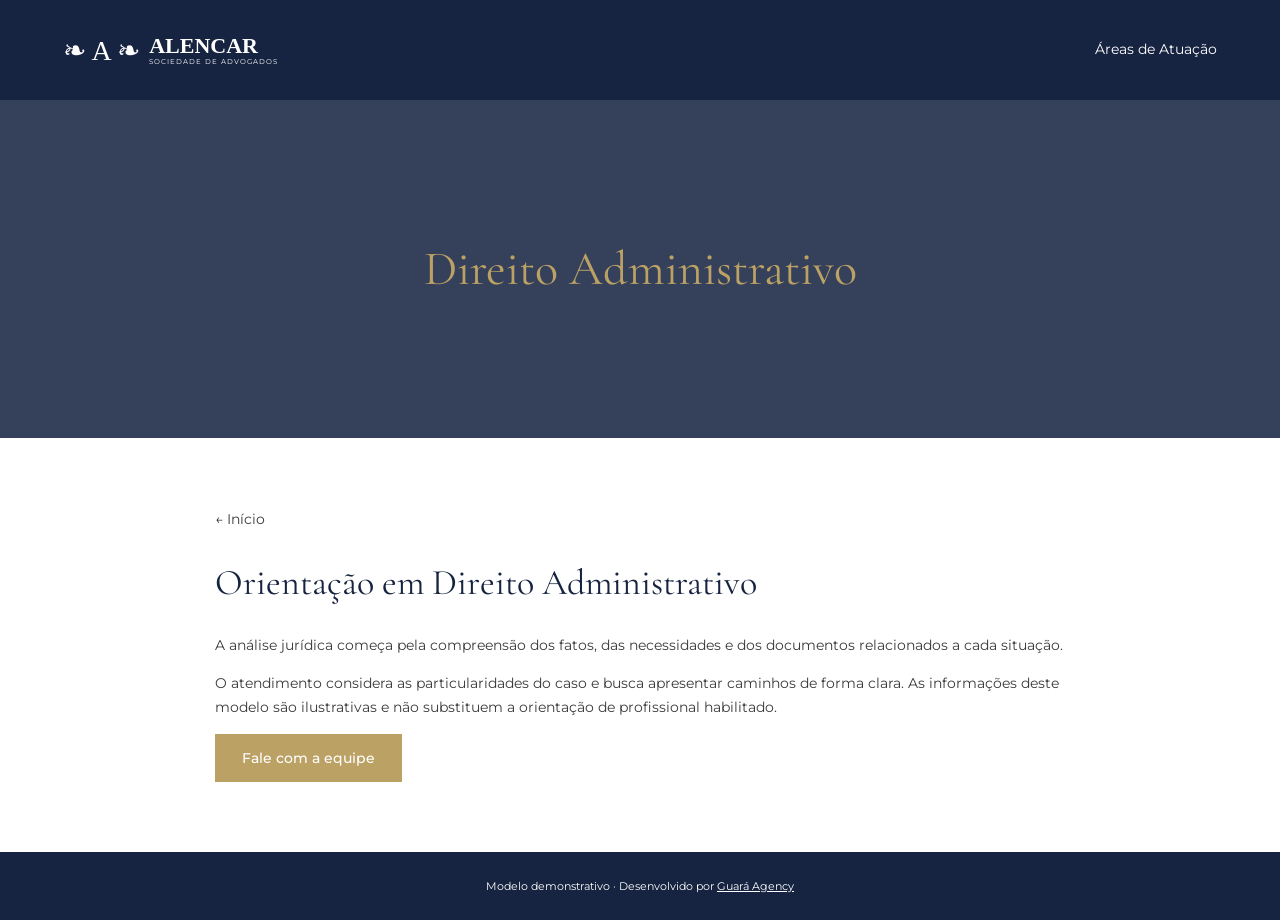
==== areas/administrativo/index.html @ d1ceca67 "Criar modelo institucional de advocacia" ====
<!doctype html><html lang="pt-BR"><head><meta charset="utf-8"><meta name="viewport" content="width=device-width,initial-scale=1"><title>Direito Administrativo | Alencar</title><link href="https://fonts.googleapis.com/css2?family=Cormorant+Garamond:wght@400;600&family=Montserrat:wght@400;500;600&display=swap" rel="stylesheet"><link rel="stylesheet" href="../../style.css"></head><body><header><div class="wrap nav"><a class="brand" href="../../"><b>❧ A ❧</b><span>ALENCAR<small>SOCIEDADE DE ADVOGADOS</small></span></a><a href="../../#atuacao">Áreas de Atuação</a></div></header><main><section class="subhero"><h1>Direito Administrativo</h1></section><article class="wrap content"><a href="../../">← Início</a><h2>Orientação em Direito Administrativo</h2><p>A análise jurídica começa pela compreensão dos fatos, das necessidades e dos documentos relacionados a cada situação.</p><p>O atendimento considera as particularidades do caso e busca apresentar caminhos de forma clara. As informações deste modelo são ilustrativas e não substituem a orientação de profissional habilitado.</p><a class="gold-btn" href="../../#contato">Fale com a equipe</a></article></main><footer>Modelo demonstrativo · Desenvolvido por <a href="https://guaraagency.com.br/">Guará Agency</a></footer></body></html>
---- style.css ----
:root{--navy:#172441;--slate:#35415b;--gold:#bca165}*{box-sizing:border-box}html{scroll-behavior:smooth}body{margin:0;font:400 14px/1.7 Montserrat,sans-serif;color:#3c3b3b}a{color:inherit;text-decoration:none}.wrap{width:min(1154px,calc(100% - 44px));margin:auto}header{background:var(--navy);color:white}.nav{height:100px;display:flex;justify-content:space-between;align-items:center}.brand{display:flex;align-items:center;gap:9px;font:700 22px/1 Georgia}.brand b{font:28px Georgia}.brand small{display:block;font:7px Montserrat;letter-spacing:1px}nav{display:flex;gap:26px;align-items:center;font:18px 'Cormorant Garamond',serif}nav a:hover{color:var(--gold)}.green{background:green;color:white;padding:18px 28px;border-radius:5px;text-align:center;font:500 15px/1.3 Montserrat}.menu{display:none}.hero{background:var(--slate);min-height:646px;display:flex;align-items:center;color:white}.hero h1{color:var(--gold);font:400 42px/.95 'Cormorant Garamond',serif}.hero p{max-width:560px;margin:60px 0 35px}.gold-btn{display:inline-block;background:var(--gold);color:white;border:0;padding:15px 27px;font:500 14px Montserrat;cursor:pointer}.section{padding:100px 0}.section span{color:var(--gold);font:24px 'Cormorant Garamond',serif}.section h2{font:400 42px 'Cormorant Garamond',serif;color:var(--navy);margin:8px 0 20px}.split{display:grid;grid-template-columns:1fr 1fr;gap:70px;align-items:center}.split img{width:100%;height:420px;object-fit:cover}.pale{background:#f6f4ef}.center{text-align:center}.cards{display:grid;grid-template-columns:repeat(3,1fr);gap:20px;margin-top:45px}.cards article{text-align:left;padding:30px;border:1px solid #e1ded7;background:white}.cards b{font:30px 'Cormorant Garamond';color:var(--gold)}.cards h3{font:600 24px 'Cormorant Garamond';color:var(--navy)}.cards a{color:#a9894a}.contact{background:var(--slate);color:white}.contact h2{color:white}form{display:grid;gap:12px}label{display:grid;gap:4px}input,textarea{font:inherit;padding:12px;border:1px solid #ccc}form button{width:max-content}footer{text-align:center;background:var(--navy);color:white;padding:25px;font-size:11px}footer a{text-decoration:underline}.subhero{background:var(--slate);padding:100px 0;color:#fff;text-align:center}.subhero h1{font:400 48px 'Cormorant Garamond',serif;color:var(--gold)}.content{max-width:850px;padding:70px 0}.content h2{font:400 36px 'Cormorant Garamond',serif;color:var(--navy)}@media(max-width:800px){.nav{height:78px}.menu{display:block;background:none;border:0;color:white;font-size:25px}nav{display:none;position:absolute;left:0;right:0;top:78px;background:var(--navy);padding:20px;z-index:3;flex-direction:column;align-items:stretch;gap:15px}nav.open{display:flex}.hero{min-height:560px}.hero h1{font-size:36px}.section{padding:65px 0}.split,.cards{grid-template-columns:1fr;gap:20px}.split img{height:280px}}@media(prefers-reduced-motion:reduce){html{scroll-behavior:auto}}
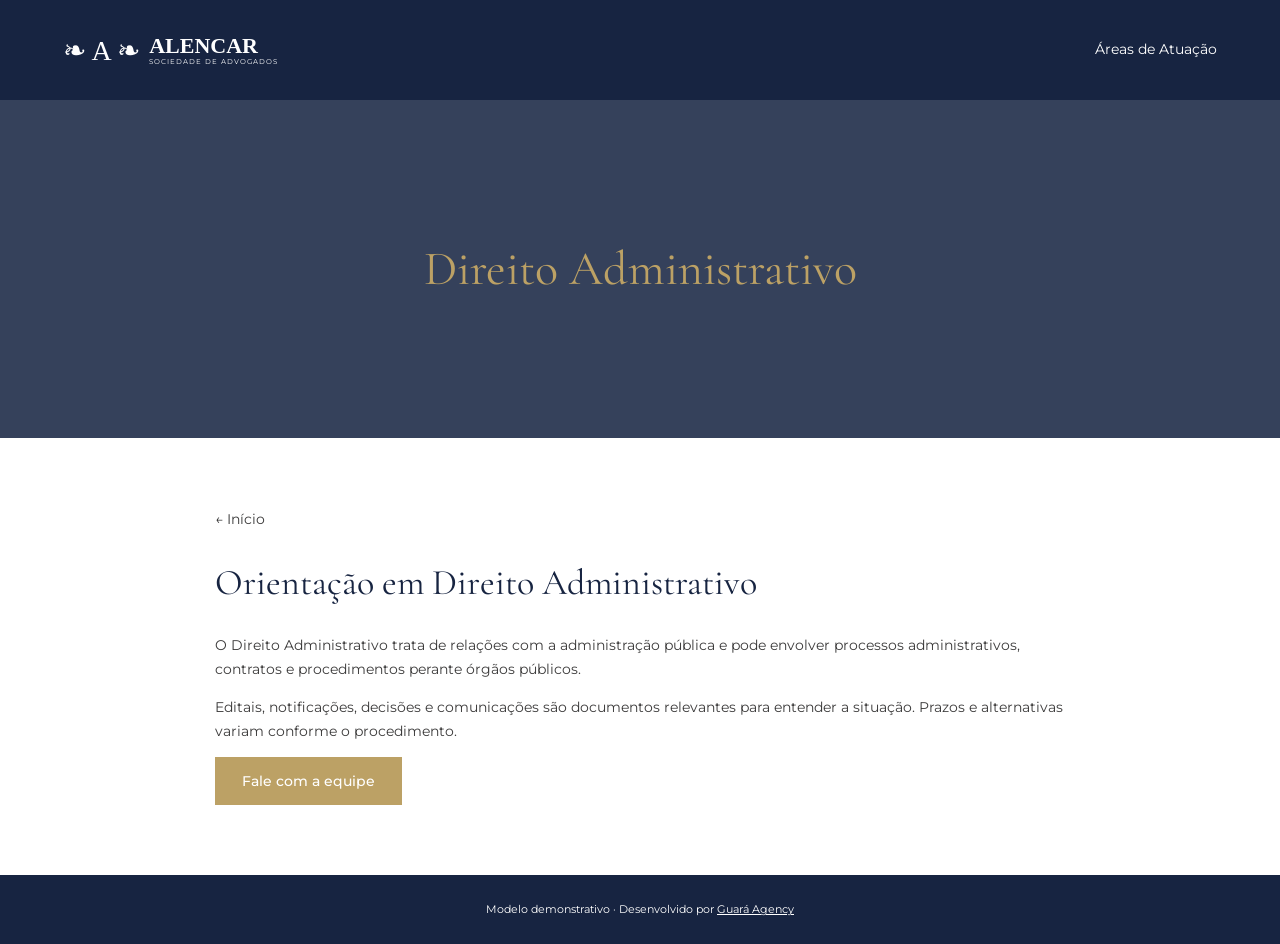
==== commit 6e2da3fd: "Detalhar conteúdo das áreas de atuação" ====
--- a/areas/administrativo/index.html
+++ b/areas/administrativo/index.html
@@ -1 +1 @@
-<!doctype html><html lang="pt-BR"><head><meta charset="utf-8"><meta name="viewport" content="width=device-width,initial-scale=1"><title>Direito Administrativo | Alencar</title><link href="https://fonts.googleapis.com/css2?family=Cormorant+Garamond:wght@400;600&family=Montserrat:wght@400;500;600&display=swap" rel="stylesheet"><link rel="stylesheet" href="../../style.css"></head><body><header><div class="wrap nav"><a class="brand" href="../../"><b>❧ A ❧</b><span>ALENCAR<small>SOCIEDADE DE ADVOGADOS</small></span></a><a href="../../#atuacao">Áreas de Atuação</a></div></header><main><section class="subhero"><h1>Direito Administrativo</h1></section><article class="wrap content"><a href="../../">← Início</a><h2>Orientação em Direito Administrativo</h2><p>A análise jurídica começa pela compreensão dos fatos, das necessidades e dos documentos relacionados a cada situação.</p><p>O atendimento considera as particularidades do caso e busca apresentar caminhos de forma clara. As informações deste modelo são ilustrativas e não substituem a orientação de profissional habilitado.</p><a class="gold-btn" href="../../#contato">Fale com a equipe</a></article></main><footer>Modelo demonstrativo · Desenvolvido por <a href="https://guaraagency.com.br/">Guará Agency</a></footer></body></html>+<!doctype html><html lang="pt-BR"><head><meta charset="utf-8"><meta name="viewport" content="width=device-width,initial-scale=1"><title>Direito Administrativo | Alencar</title><link href="https://fonts.googleapis.com/css2?family=Cormorant+Garamond:wght@400;600&family=Montserrat:wght@400;500;600&display=swap" rel="stylesheet"><link rel="stylesheet" href="../../style.css"></head><body><header><div class="wrap nav"><a class="brand" href="../../"><b>❧ A ❧</b><span>ALENCAR<small>SOCIEDADE DE ADVOGADOS</small></span></a><a href="../../#atuacao">Áreas de Atuação</a></div></header><main><section class="subhero"><h1>Direito Administrativo</h1></section><article class="wrap content"><a href="../../">← Início</a><h2>Orientação em Direito Administrativo</h2><p>O Direito Administrativo trata de relações com a administração pública e pode envolver processos administrativos, contratos e procedimentos perante órgãos públicos.</p><p>Editais, notificações, decisões e comunicações são documentos relevantes para entender a situação. Prazos e alternativas variam conforme o procedimento.</p><a class="gold-btn" href="../../#contato">Fale com a equipe</a></article></main><footer>Modelo demonstrativo · Desenvolvido por <a href="https://guaraagency.com.br/">Guará Agency</a></footer></body></html>
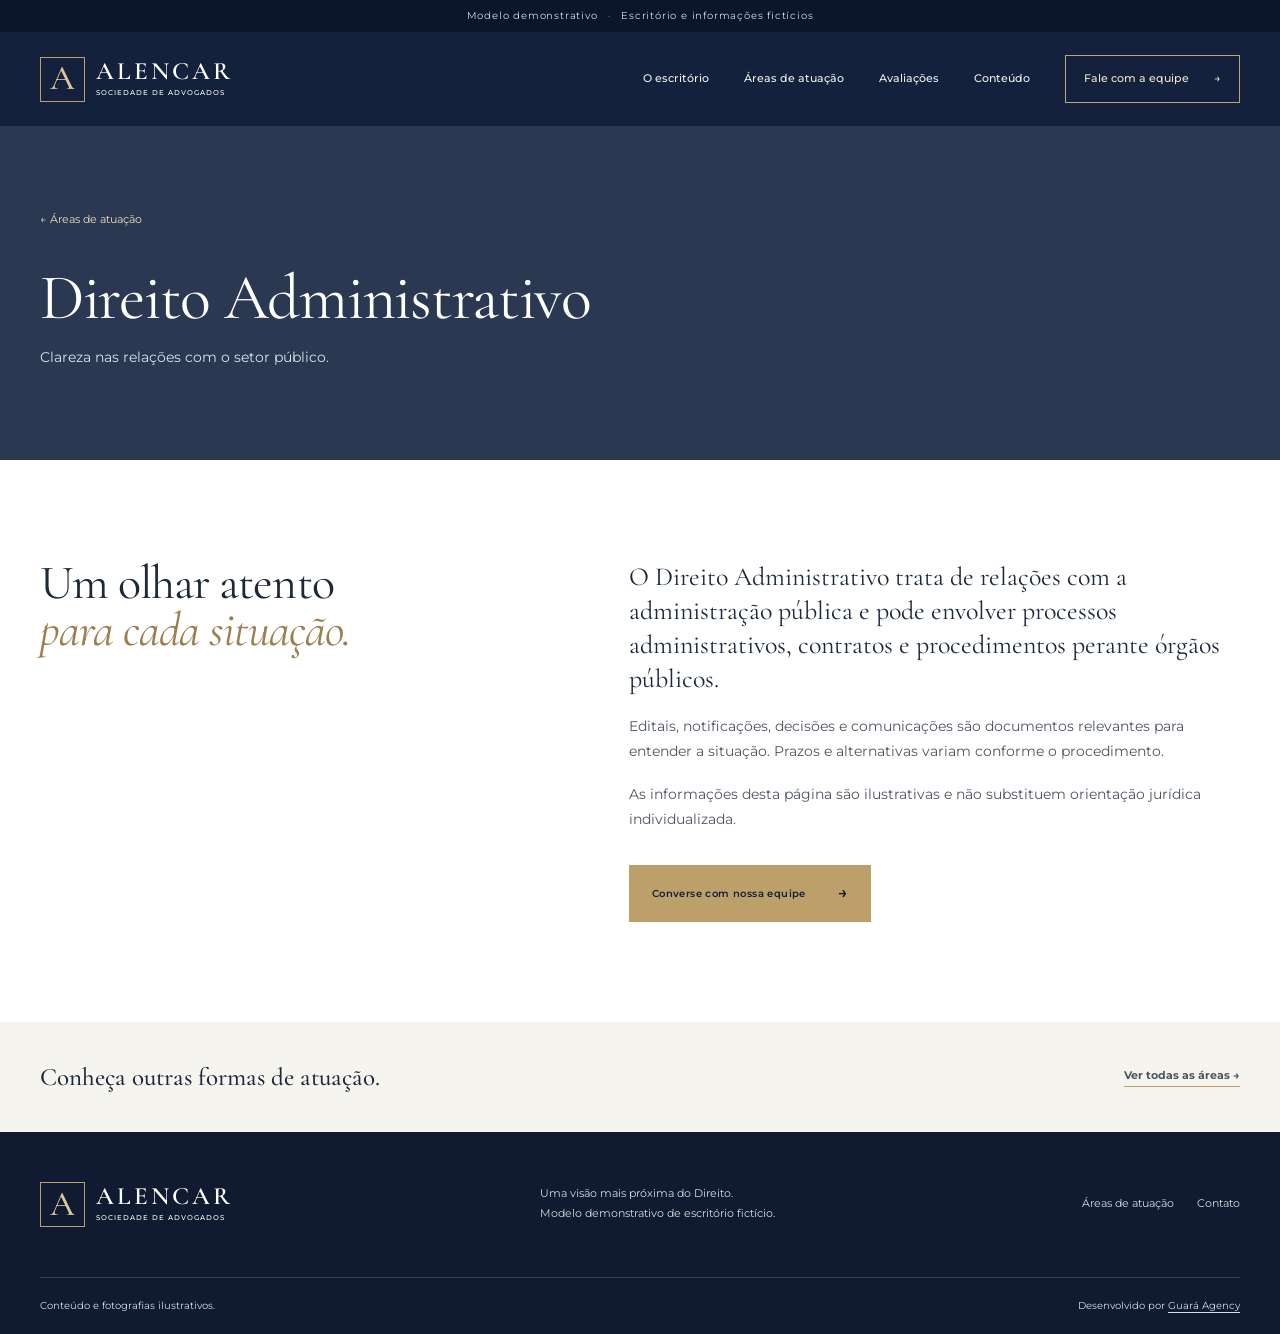
==== commit fe001e0f: "Aprimorar experiência visual do modelo Alencar" ====
--- a/areas/administrativo/index.html
+++ b/areas/administrativo/index.html
@@ -1 +1 @@
-<!doctype html><html lang="pt-BR"><head><meta charset="utf-8"><meta name="viewport" content="width=device-width,initial-scale=1"><title>Direito Administrativo | Alencar</title><link href="https://fonts.googleapis.com/css2?family=Cormorant+Garamond:wght@400;600&family=Montserrat:wght@400;500;600&display=swap" rel="stylesheet"><link rel="stylesheet" href="../../style.css"></head><body><header><div class="wrap nav"><a class="brand" href="../../"><b>❧ A ❧</b><span>ALENCAR<small>SOCIEDADE DE ADVOGADOS</small></span></a><a href="../../#atuacao">Áreas de Atuação</a></div></header><main><section class="subhero"><h1>Direito Administrativo</h1></section><article class="wrap content"><a href="../../">← Início</a><h2>Orientação em Direito Administrativo</h2><p>O Direito Administrativo trata de relações com a administração pública e pode envolver processos administrativos, contratos e procedimentos perante órgãos públicos.</p><p>Editais, notificações, decisões e comunicações são documentos relevantes para entender a situação. Prazos e alternativas variam conforme o procedimento.</p><a class="gold-btn" href="../../#contato">Fale com a equipe</a></article></main><footer>Modelo demonstrativo · Desenvolvido por <a href="https://guaraagency.com.br/">Guará Agency</a></footer></body></html>+<!doctype html><html lang="pt-BR"><head><meta charset="utf-8"><meta name="viewport" content="width=device-width, initial-scale=1"><title>Direito Administrativo | Alencar Advogados</title><link rel="preconnect" href="https://fonts.googleapis.com"><link rel="preconnect" href="https://fonts.gstatic.com" crossorigin><link href="https://fonts.googleapis.com/css2?family=Cormorant+Garamond:ital,wght@0,400;0,500;0,600;1,400&family=Montserrat:wght@400;500;600;700&display=swap" rel="stylesheet"><link rel="stylesheet" href="../../style.css"><script defer src="../../app.js"></script></head><body><a class="skip-link" href="#conteudo">Ir para o conteúdo</a><div class="demo-bar">Modelo demonstrativo <span>·</span> Escritório e informações fictícios</div><header class="site-header"><div class="wrap nav"><a href="../../" class="brand"><span class="brand-mark" aria-hidden="true">A</span><span class="brand-name">ALENCAR<small>SOCIEDADE DE ADVOGADOS</small></span></a><button class="menu" aria-expanded="false" aria-controls="links" aria-label="Abrir menu"><span></span><span></span></button><nav id="links" aria-label="Navegação principal"><a href="../../#sobre">O escritório</a><a href="../../#atuacao">Áreas de atuação</a><a href="../../#avaliacoes">Avaliações</a><a href="../../#blog">Conteúdo</a><a class="nav-cta" href="../../#contato">Fale com a equipe <span aria-hidden="true">→</span></a></nav></div></header><main id="conteudo"><section class="inner-hero"><div class="wrap"><a href="../../#atuacao">← Áreas de atuação</a><h1>Direito Administrativo</h1><p>Clareza nas relações com o setor público.</p></div></section><article class="wrap inner-content"><div><h2>Um olhar atento<br><em>para cada situação.</em></h2></div><div><p class="inner-lead">O Direito Administrativo trata de relações com a administração pública e pode envolver processos administrativos, contratos e procedimentos perante órgãos públicos.</p><p>Editais, notificações, decisões e comunicações são documentos relevantes para entender a situação. Prazos e alternativas variam conforme o procedimento.</p><p>As informações desta página são ilustrativas e não substituem orientação jurídica individualizada.</p><a class="button button-gold" href="../../#contato">Converse com nossa equipe <span aria-hidden="true">→</span></a></div></article><div class="inner-next"><div class="wrap"><p>Conheça outras formas de atuação.</p><a href="../../#atuacao">Ver todas as áreas →</a></div></div></main><footer><div class="wrap footer-main"><a href="../../" class="brand"><span class="brand-mark" aria-hidden="true">A</span><span class="brand-name">ALENCAR<small>SOCIEDADE DE ADVOGADOS</small></span></a><p>Uma visão mais próxima do Direito.<br>Modelo demonstrativo de escritório fictício.</p><div><a href="../../#atuacao">Áreas de atuação</a><a href="../../#contato">Contato</a></div></div><div class="wrap footer-bottom"><span>Conteúdo e fotografias ilustrativos.</span><span>Desenvolvido por <a href="https://guaraagency.com.br/">Guará Agency</a></span></div></footer></body></html>
--- a/style.css
+++ b/style.css
@@ -1 +1,2 @@
-:root{--navy:#172441;--slate:#35415b;--gold:#bca165}*{box-sizing:border-box}html{scroll-behavior:smooth}body{margin:0;font:400 14px/1.7 Montserrat,sans-serif;color:#3c3b3b}a{color:inherit;text-decoration:none}.wrap{width:min(1154px,calc(100% - 44px));margin:auto}header{background:var(--navy);color:white}.nav{height:100px;display:flex;justify-content:space-between;align-items:center}.brand{display:flex;align-items:center;gap:9px;font:700 22px/1 Georgia}.brand b{font:28px Georgia}.brand small{display:block;font:7px Montserrat;letter-spacing:1px}nav{display:flex;gap:26px;align-items:center;font:18px 'Cormorant Garamond',serif}nav a:hover{color:var(--gold)}.green{background:green;color:white;padding:18px 28px;border-radius:5px;text-align:center;font:500 15px/1.3 Montserrat}.menu{display:none}.hero{background:var(--slate);min-height:646px;display:flex;align-items:center;color:white}.hero h1{color:var(--gold);font:400 42px/.95 'Cormorant Garamond',serif}.hero p{max-width:560px;margin:60px 0 35px}.gold-btn{display:inline-block;background:var(--gold);color:white;border:0;padding:15px 27px;font:500 14px Montserrat;cursor:pointer}.section{padding:100px 0}.section span{color:var(--gold);font:24px 'Cormorant Garamond',serif}.section h2{font:400 42px 'Cormorant Garamond',serif;color:var(--navy);margin:8px 0 20px}.split{display:grid;grid-template-columns:1fr 1fr;gap:70px;align-items:center}.split img{width:100%;height:420px;object-fit:cover}.pale{background:#f6f4ef}.center{text-align:center}.cards{display:grid;grid-template-columns:repeat(3,1fr);gap:20px;margin-top:45px}.cards article{text-align:left;padding:30px;border:1px solid #e1ded7;background:white}.cards b{font:30px 'Cormorant Garamond';color:var(--gold)}.cards h3{font:600 24px 'Cormorant Garamond';color:var(--navy)}.cards a{color:#a9894a}.contact{background:var(--slate);color:white}.contact h2{color:white}form{display:grid;gap:12px}label{display:grid;gap:4px}input,textarea{font:inherit;padding:12px;border:1px solid #ccc}form button{width:max-content}footer{text-align:center;background:var(--navy);color:white;padding:25px;font-size:11px}footer a{text-decoration:underline}.subhero{background:var(--slate);padding:100px 0;color:#fff;text-align:center}.subhero h1{font:400 48px 'Cormorant Garamond',serif;color:var(--gold)}.content{max-width:850px;padding:70px 0}.content h2{font:400 36px 'Cormorant Garamond',serif;color:var(--navy)}@media(max-width:800px){.nav{height:78px}.menu{display:block;background:none;border:0;color:white;font-size:25px}nav{display:none;position:absolute;left:0;right:0;top:78px;background:var(--navy);padding:20px;z-index:3;flex-direction:column;align-items:stretch;gap:15px}nav.open{display:flex}.hero{min-height:560px}.hero h1{font-size:36px}.section{padding:65px 0}.split,.cards{grid-template-columns:1fr;gap:20px}.split img{height:280px}}@media(prefers-reduced-motion:reduce){html{scroll-behavior:auto}}
+:root{--navy:#14213c;--navy-dark:#101a30;--navy-soft:#2b3851;--ink:#1c293b;--body:#4e5662;--cream:#f6f4ef;--gold:#bd9f69;--gold-light:#ddc69c;--line:#d9d7d0;--white:#fff;--serif:'Cormorant Garamond',Georgia,serif;--sans:Montserrat,sans-serif}*{box-sizing:border-box}html{scroll-behavior:smooth;scroll-padding-top:100px}body{margin:0;background:#fff;color:var(--body);font:400 14px/1.8 var(--sans);-webkit-font-smoothing:antialiased}::selection{background:#cbb583;color:#17243b}a{color:inherit;text-decoration:none}button,input,textarea,select{font:inherit}button{cursor:pointer}img{display:block;max-width:100%}button:focus-visible,a:focus-visible,input:focus-visible,select:focus-visible,textarea:focus-visible,summary:focus-visible{outline:3px solid #bb9658;outline-offset:4px}.skip-link{position:absolute;top:-80px;left:15px;background:white;color:var(--navy);padding:12px;z-index:100}.skip-link:focus{top:10px}.wrap{width:min(1280px,calc(100% - 80px));margin:auto}.demo-bar{background:#0c162a;color:#d5d9e0;text-align:center;font-size:10px;letter-spacing:.08em;padding:7px 20px}.demo-bar span{color:var(--gold);margin:0 6px}.site-header{background:var(--navy);position:relative;z-index:10}.nav{height:94px;display:flex;align-items:center;justify-content:space-between;gap:30px}.brand{display:inline-flex;align-items:center;gap:11px;color:#fff;line-height:1}.brand-mark{width:45px;height:45px;border:1px solid var(--gold);color:var(--gold-light);font:500 35px/.95 var(--serif);display:grid;place-items:center}.brand-name{font:600 25px/.9 var(--serif);letter-spacing:.12em}.brand-name small{display:block;font:500 7px/1.5 var(--sans);letter-spacing:.14em;margin-top:5px}.nav nav{display:flex;align-items:center;gap:35px;color:#f0f0ed;font-size:11px;font-weight:500}.nav nav>a:not(.nav-cta){padding:15px 0;transition:color .2s}.nav nav>a:hover{color:var(--gold-light)}.nav-cta{border:1px solid #bca475;padding:13px 18px;color:#f3e5c9;display:flex;gap:25px;align-items:center;transition:background .25s,color .25s}.nav-cta:hover{background:var(--gold);color:var(--navy)!important}.menu{display:none}.hero{min-height:690px;position:relative;color:#fff;background:var(--navy);overflow:hidden}.hero-image{position:absolute;inset:0 0 0 43%;background:linear-gradient(90deg,var(--navy) 0%,rgba(20,33,60,.7) 28%,rgba(20,33,60,.25) 100%),linear-gradient(0deg,rgba(15,25,45,.45),rgba(15,25,45,.15)),url('assets/20351783.jpg') center 49%/cover}.hero-layout{min-height:690px;display:flex;align-items:center;position:relative}.hero-copy{max-width:800px;padding:70px 0 125px;animation:hero-enter .9s cubic-bezier(.16,1,.3,1) both}.hero-rule{font-size:10px;font-weight:600;letter-spacing:.18em;color:var(--gold-light);display:flex;align-items:center;gap:14px}.hero-rule span,.section-marker span{height:1px;width:37px;background:var(--gold);display:inline-block}.hero h1{font:400 clamp(58px,6.2vw,91px)/.99 var(--serif);letter-spacing:-.025em;color:#fff;margin:32px 0 24px}.hero h1 em,h2 em{font-weight:400;color:var(--gold-light)}.hero-copy>p{font-size:15px;line-height:1.9;color:#d6dce6;max-width:475px}.hero-actions{display:flex;align-items:center;gap:35px;margin-top:38px}.button{display:inline-flex;justify-content:space-between;align-items:center;gap:32px;padding:16px 22px;border:1px solid transparent;font:600 10px/1.4 var(--sans);letter-spacing:.04em;transition:background .25s,color .25s,border-color .25s}.button span,.text-link span{font-size:16px}.button-gold{background:var(--gold);color:#12203a}.button-gold:hover{background:#d2bc91}.button-outline{border-color:#c6b189;color:#f2e4ca}.button-outline:hover{background:var(--gold);color:var(--navy)}.text-link{display:inline-flex;align-items:center;gap:15px;color:var(--ink);font-size:11px;font-weight:700;padding-bottom:6px;border-bottom:1px solid var(--gold);transition:gap .25s}.text-link:hover{gap:23px}.light-link{color:#fff}.hero-caption{position:absolute;right:0;bottom:110px;display:flex;gap:13px;align-items:center;color:#e5e7eb;font-size:10px}.hero-caption span:first-child{color:var(--gold-light);letter-spacing:.16em;font-weight:700}.hero-bottom{position:absolute;bottom:0;left:0;right:0;border-top:1px solid #ffffff35}.hero-bottom .wrap{display:flex;justify-content:space-between;padding:19px 0;color:#d0d5dd;letter-spacing:.15em;font-size:9px}.hero-bottom a span{color:var(--gold-light);font-size:16px;margin-left:10px}.section{padding:125px 0}.section-marker{display:none}h2{font:400 clamp(45px,4.6vw,68px)/.98 var(--serif);letter-spacing:-.02em;color:var(--ink);margin:0 0 28px}h2 em{color:#9c7f4f}h3{color:var(--ink)}p{margin:0 0 18px}.intro-grid{display:grid;grid-template-columns:1fr .83fr;gap:clamp(65px,9vw,150px);align-items:center}.intro-visual{position:relative;padding:0 45px 48px 0}.intro-visual img{width:100%;height:510px;object-fit:cover}.image-caption{position:absolute;right:0;bottom:0;background:var(--navy);padding:28px 32px;color:white;font:400 23px/1.15 var(--serif);min-width:245px}.image-caption em{color:var(--gold-light)}.intro-copy .lead{font:400 26px/1.2 var(--serif);color:var(--ink)}.intro-copy>p:not(.lead){max-width:540px}.intro-copy .text-link{margin-top:15px}.practice-section{background:var(--cream)}.section-heading{display:flex;align-items:end;justify-content:space-between;gap:50px;margin-bottom:42px}.section-heading h2{margin-bottom:0}.section-heading>p{max-width:365px;margin:0}.practice-grid{display:grid;grid-template-columns:1fr 1fr;border-top:1px solid #cfcfc9}.practice{display:grid;grid-template-columns:45px 1fr 35px;gap:13px;padding:30px 12px 30px 0;border-bottom:1px solid #cfcfc9;align-items:start;transition:background .25s,padding .25s}.practice:nth-child(odd){margin-right:38px}.practice:hover{background:#ece8de;padding-left:12px}.practice-num{font:500 12px var(--sans);color:#9b8052;padding-top:7px}.practice h3{font:500 27px/1.1 var(--serif);margin:0 0 10px}.practice p{font-size:12px;max-width:380px;margin:0}.practice-arrow{font-size:22px;color:#9b8052}.approach-section{background:var(--navy);color:#d3d9e1}.approach-grid{display:grid;grid-template-columns:1fr 1fr;gap:clamp(65px,10vw,160px)}.approach-section h2,.contact-section h2{color:#fff}.approach-section h2 em,.contact-section h2 em{color:var(--gold-light)}.approach-grid>div:first-child>p{max-width:430px}.approach-grid .button{margin-top:20px}.steps article{display:grid;grid-template-columns:50px 1fr;gap:20px;border-bottom:1px solid #ffffff36;padding:21px 0}.steps article:first-child{padding-top:0}.steps article>span{font:400 21px var(--serif);color:var(--gold-light)}.steps h3{font:500 28px var(--serif);color:white;margin:0 0 5px}.steps p{margin:0;font-size:12px}.reviews-section{background:#fbfaf7}.reviews-layout{display:grid;grid-template-columns:1fr 1fr;gap:100px;align-items:center}.reviews-layout>div:first-child>p{max-width:420px}.disclaimer{font-size:11px;color:#666a71;max-width:410px;margin-top:30px}.review-panel{background:white;padding:42px 50px;box-shadow:0 16px 55px #1a263714;min-height:365px;display:flex;flex-direction:column}.quote-mark{font:400 85px/.75 var(--serif);color:var(--gold)}.review{margin:15px 0 0}.review blockquote{font:400 30px/1.2 var(--serif);color:var(--ink);margin:0 0 28px}.review figcaption strong,.review figcaption span{display:block;font-size:11px}.review figcaption strong{color:var(--ink)}.review figcaption span{color:#666;margin-top:3px}.review-controls{display:flex;justify-content:space-between;align-items:center;margin-top:auto;padding-top:20px;color:#665f54;font-size:10px}.review-controls div{display:flex;gap:8px}.review-controls button{background:#fff;border:1px solid #d7d4cb;color:var(--ink);width:40px;height:40px;font-size:18px;transition:background .2s,color .2s}.review-controls button:hover{background:var(--navy);color:white}.journal-grid{display:grid;grid-template-columns:1.1fr .9fr;gap:45px}.journal-feature img{width:100%;height:320px;object-fit:cover}.journal-feature>div{padding:25px 0}.journal-grid span{font-size:10px;letter-spacing:.1em;color:#8b7045;font-weight:700}.journal-grid h3{font:500 30px/1.1 var(--serif);margin:12px 0 22px}.journal-link{border-bottom:1px solid var(--gold);padding-bottom:5px}.journal-list{border-top:1px solid var(--line)}.journal-list>a{display:block;padding:30px 0 35px;border-bottom:1px solid var(--line)}.journal-grid a:hover h3{color:#98794c}.faq-section{background:var(--cream)}.faq-grid{display:grid;grid-template-columns:.8fr 1fr;gap:100px}.faq-list{border-top:1px solid #d1cec6}.faq-list details{border-bottom:1px solid #d1cec6}.faq-list summary{list-style:none;display:flex;justify-content:space-between;align-items:center;gap:20px;color:var(--ink);font:600 13px/1.5 var(--sans);cursor:pointer;padding:22px 0}.faq-list summary::-webkit-details-marker{display:none}.faq-list summary span{font:400 25px var(--serif);color:#98794c;transition:transform .25s}.faq-list details[open] summary span{transform:rotate(45deg)}.faq-list details p{font-size:12px;max-width:600px;padding:0 30px 20px 0;margin:0}.contact-section{background:var(--navy-soft);color:#e0e4e9}.contact-grid{display:grid;grid-template-columns:1fr 1fr;gap:clamp(70px,10vw,150px)}.contact-grid>div:first-child>p{max-width:410px}.contact-note{border-top:1px solid #ffffff44;margin-top:40px;padding-top:22px;font-size:11px;color:#d3d9e2}form{display:grid;gap:18px}label{display:grid;gap:7px;font-size:11px;font-weight:600;color:#f5f5f1}input,textarea,select{border:1px solid #8190a4;background:#ffffff0c;color:#fff;padding:13px 14px;border-radius:0;width:100%;font-size:12px}select option{color:#17243b}input::placeholder,textarea::placeholder{color:#d4dbe4}textarea{resize:vertical}form .button{width:max-content;margin-top:5px}#result{margin:0;min-height:1.7em;color:#f8e4bc;font-weight:600;font-size:12px}footer{background:var(--navy-dark);color:#d6dce4}.footer-main{display:flex;justify-content:space-between;align-items:center;gap:30px;padding:50px 0}.footer-main p{font-size:11px;margin:0}.footer-main>div{display:flex;gap:23px;font-size:11px}.footer-main a:hover,.footer-bottom a:hover{color:var(--gold-light)}.footer-bottom{border-top:1px solid #ffffff2c;padding:19px 0;display:flex;justify-content:space-between;gap:20px;font-size:10px}.footer-bottom a{text-decoration:underline;text-underline-offset:3px}.subhero{background:var(--navy-soft);padding:100px 0;color:#fff;text-align:center}.subhero h1{font:400 48px var(--serif);color:var(--gold-light)}.content{max-width:850px;padding:70px 0}.content h2{font:400 36px var(--serif);color:var(--navy)}.gold-btn{display:inline-block;background:var(--gold);color:var(--navy);border:0;padding:15px 27px;font:600 12px var(--sans)}@keyframes hero-enter{from{opacity:.6;transform:translateY(14px)}to{opacity:1;transform:translateY(0)}}@media(max-width:1000px){.nav nav{gap:18px}.nav nav>a{font-size:10px}.nav-cta{gap:10px}.hero{min-height:630px}.hero-layout{min-height:630px}.intro-grid{gap:60px}.reviews-layout,.faq-grid{gap:50px}}@media(max-width:760px){.wrap{width:calc(100% - 40px)}.demo-bar{font-size:9px}.nav{height:76px}.brand-mark{width:38px;height:38px;font-size:30px}.brand-name{font-size:21px}.brand-name small{font-size:6px}.menu{display:flex;flex-direction:column;justify-content:center;gap:6px;width:44px;height:44px;background:none;border:1px solid #a99777;padding:10px}.menu span{height:1px;width:100%;background:white}.nav nav{display:none;position:absolute;top:76px;left:0;right:0;background:var(--navy);padding:20px;flex-direction:column;align-items:stretch;gap:0;box-shadow:0 15px 25px #101a3038}.nav nav.open{display:flex}.nav nav>a{font-size:12px;padding:12px 0}.nav nav>.nav-cta{justify-content:space-between;padding:12px;margin-top:8px}.hero,.hero-layout{min-height:650px}.hero-image{inset:0;background:linear-gradient(90deg,rgba(20,33,60,.97),rgba(20,33,60,.72)),url('assets/20351783.jpg') center/cover}.hero-copy{padding:70px 0 100px}.hero h1{font-size:clamp(53px,12vw,76px);margin:25px 0}.hero-copy>p{font-size:14px}.hero-actions{align-items:flex-start;flex-direction:column;gap:24px;margin-top:28px}.hero-caption{display:none}.hero-bottom .wrap{font-size:8px}.section{padding:76px 0}.intro-grid,.approach-grid,.reviews-layout,.faq-grid,.contact-grid,.journal-grid{grid-template-columns:1fr;gap:42px}.intro-visual{padding:0 25px 35px 0}.intro-visual img{height:350px}.image-caption{padding:22px;min-width:210px;font-size:21px}.section-heading{display:block;margin-bottom:25px}.section-heading h2{margin-bottom:20px}.section-heading>p{max-width:100%}.practice-grid{grid-template-columns:1fr}.practice:nth-child(odd){margin-right:0}.practice{padding:22px 0;grid-template-columns:36px 1fr 25px}.practice h3{font-size:25px}.reviews-layout{gap:25px}.review-panel{padding:35px 28px;min-height:340px}.review blockquote{font-size:27px}.journal-feature img{height:260px}.journal-list>a:first-child{padding-top:22px}.faq-grid{gap:15px}.contact-grid{gap:25px}.footer-main{align-items:flex-start;flex-direction:column;padding:40px 0}.footer-main>div{flex-wrap:wrap}.footer-bottom{flex-direction:column;gap:5px}.subhero h1{font-size:37px}}@media(prefers-reduced-motion:reduce){html{scroll-behavior:auto}*,*::before,*::after{animation-duration:.01ms!important;animation-iteration-count:1!important;transition-duration:.01ms!important}}
+.inner-hero{background:var(--navy-soft);color:#fff;padding:80px 0 90px}.inner-hero a{font-size:11px;color:#f1dfbd}.inner-hero h1{font:400 clamp(48px,5vw,70px)/1 var(--serif);letter-spacing:-.02em;margin:35px 0 15px}.inner-hero p{color:#dce2e9;max-width:700px;margin:0}.inner-content{display:grid;grid-template-columns:.8fr 1fr;gap:100px;padding:100px 0}.inner-content h2{font-size:48px}.inner-content .button{margin-top:15px}.inner-lead{font:400 26px/1.3 var(--serif);color:var(--ink)}.inner-next{background:var(--cream);padding:40px 0}.inner-next .wrap{display:flex;justify-content:space-between;gap:20px;align-items:center}.inner-next p{margin:0;font:500 25px var(--serif);color:var(--ink)}.inner-next a{font-size:11px;font-weight:700;border-bottom:1px solid var(--gold)}.article-content{max-width:780px;padding:90px 0}.article-content h2{font-size:38px;margin-top:38px}.article-content .text-link{margin-top:20px}@media(max-width:760px){.inner-hero{padding:60px 0}.inner-content{grid-template-columns:1fr;gap:0;padding:65px 0}.inner-content h2{font-size:40px}.inner-next .wrap{align-items:flex-start;flex-direction:column}.article-content{padding:65px 0}}
